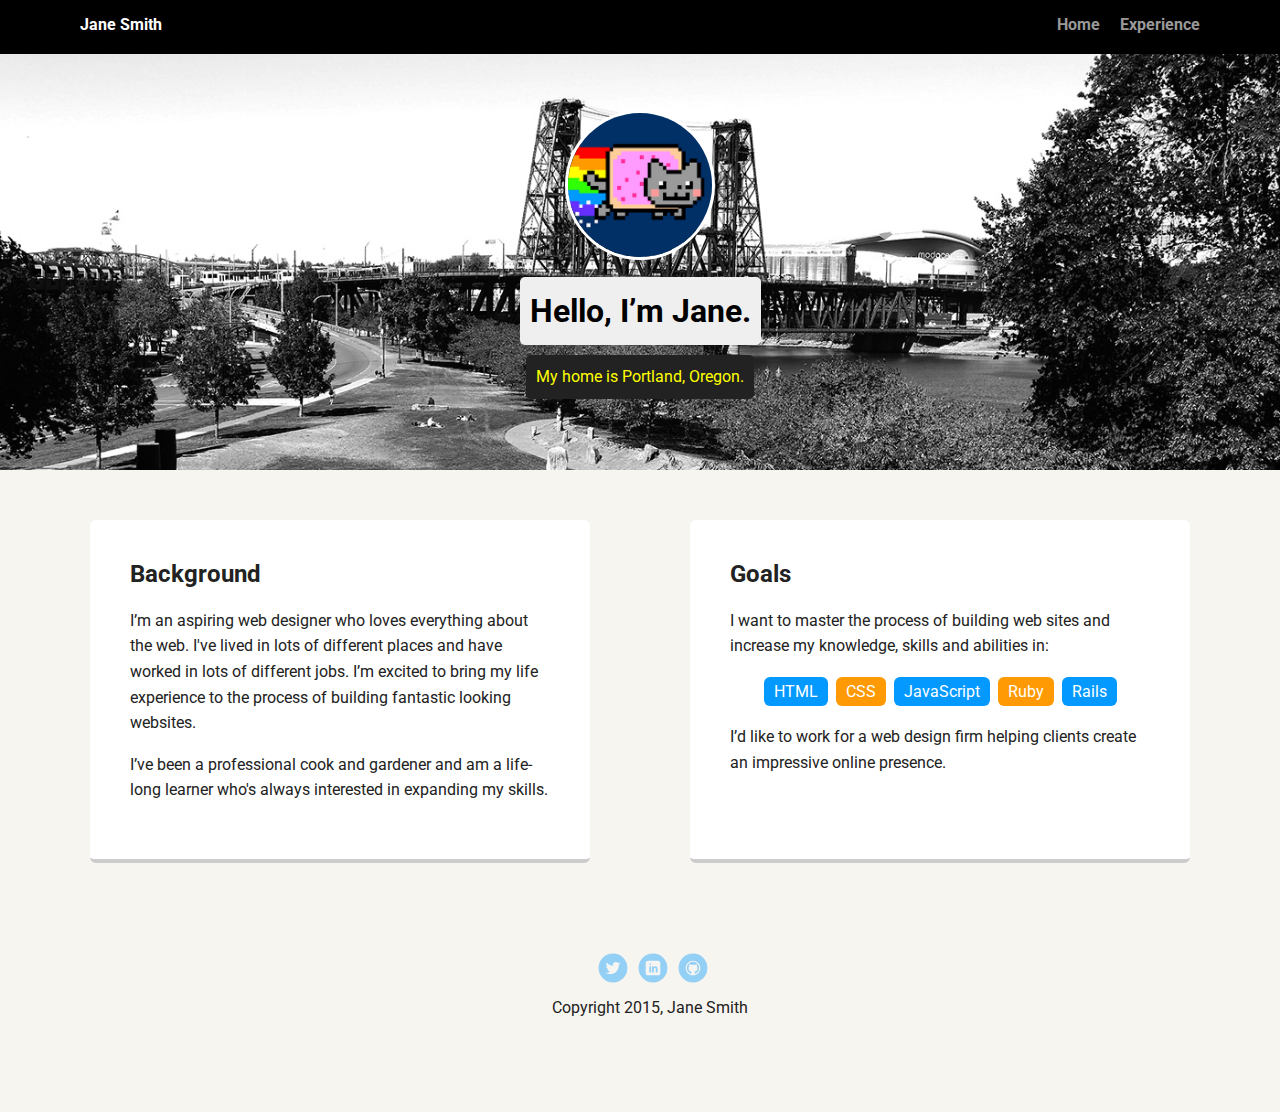
==== index.html @ 993076ba "Raw Project - No Changes" ====
<!doctype html>
<html lang="en">
<head>
  <meta charset="utf-8">
  <title>Jane Smith's Profile</title>
  <meta name="viewport" content="width=device-width, initial-scale=1.0">
  <link rel="stylesheet" href="styles.css">
  <link href="https://fonts.googleapis.com/css?family=Muli%7CRoboto:400,300,500,700,900" rel="stylesheet"></head>
  <body>

    <div class="main-nav">
        <ul class="nav">
          <li class="name">Jane Smith</li>
          <li><a href="#">Home</a></li>
          <li><a href="#">Experience</a></li>
        </ul>
    </div>

    <header>
      <img src="images/me.png" alt="Drawing of Jane Smith" class="profile-image">
      <h1 class="tag name">Hello, I’m Jane.</h1>
      <p class="tag location">My home is Portland, Oregon.</p>
    </header>

    <main class="flex">
      <div class="card">
        <h2>Background</h2>
        <p>I’m an aspiring web designer who loves everything about the web. I've lived in lots of different places and have worked in lots of different jobs. I’m excited to bring my life experience to the process of building fantastic looking websites.</p>
        <p>I’ve been a professional cook and gardener and am a life-long learner who's always interested in expanding my skills.</p>
      </div> 

      <div class="card">
        <h2>Goals</h2>
        <p>I want to master the process of building web sites and increase my knowledge, skills and abilities in:</p>
        <ul class="skills">
          <li>HTML</li>
          <li>CSS</li>
          <li>JavaScript</li>
          <li>Ruby</li>
          <li>Rails</li>
        </ul>
        <p>I’d like to work for a web design firm helping clients create an impressive online presence.</p>
      </div> 

    </main>
    <footer>
      <ul>
        <li><a href="#" class="social twitter">Twitter</a></li>
        <li><a href="#" class="social linkedin">LinkedIn</a></li>
        <li><a href="#" class="social github">Github</a></li>
      </ul>
      <p class="copyright">Copyright 2015, Jane Smith</p>
    </footer>
  </body>
  </html>
---- styles.css ----
/* Global Layout Set-up */
* { 
  box-sizing: border-box;
}
  
body {
  margin: 0;
  padding: 0;
  text-align: center;
  font-family: 'Roboto', sans-serif;
  color: #222;
  background: #f7f5f0;
}
/* Link Styles */

a {
  text-decoration: none;
  color: #999;
}
a:hover {
  color: #6633ff;
}

/* Section Styles */

.main-nav {
  width: 100%;
  background: black;
  min-height: 30px;
  padding: 10px;
  position: fixed;
  text-align: center;
}
.nav {
  display: flex;
  justify-content: space-around;
  font-weight: 700;
  list-style-type: none;
  margin: 0 auto;
  padding: 0;
}

.nav .name {
    display: block;
    margin-right: auto;
    color: white;
}
.nav li {
  padding: 5px 10px 10px 10px;
}
.nav a {
  transition: all .5s;
}
.nav a:hover {
  color: white
}

header {
  text-align: center;
  background: url('images/portland.jpg') no-repeat top center ;
  background-size: cover;
  overflow: hidden;
  padding-top: 60px;
}
header {
  line-height: 1.5;
}
header .profile-image {
  margin-top: 50px;
  width: 150px;
  height: 150px;
  border-radius: 50%;
  border: 3px solid white;
  transition: all .5s;
}
header .profile-image:hover {
  transform: scale(1.2) rotate(5deg);
}
.tag {
  background-color: #efefef;
  color: black;
  padding: 10px;
  border-radius: 5px;
  display: table;
  margin: 10px auto;
} 
.location {
  background-color: #222;
  color: yellow;
}
.card {
  margin: 30px;
  padding: 20px 40px 40px;
  max-width: 500px;
  text-align: left;
  background: #fff;
  border-bottom: 4px solid #ccc;
  border-radius: 6px;
  transition: all .5s;
}
.card:hover {
  border-color: #ff99ff;
}

ul.skills {
  padding: 0;
  text-align: center;
}

.skills li {
  border-radius: 6px;
  display: inline-block;
  background: #ff9904;
  color: white;
  padding: 5px 10px;
  margin: 2px;
}

.skills li:nth-child(odd) {
  background: #0399ff;
}

footer {
  width: 100%;
  min-height: 30px;
  padding: 20px 0 40px 20px;
}

footer .copyright {
  top: -8px;
  font-size: .75em;
}

footer ul {
  list-style-type: none;
  margin: 0;
  padding: 0;
}

footer ul li {
  display: inline-block;
}

a.social {
  display: inline-block;
  text-indent: -9999px;
  margin-left: 5px;
  width: 30px;
  height: 30px;
  background-size: 30px 30px;
  opacity: .4;
  transition: all .5s;
}
a.twitter {
  background-image: url(images/twitter.svg);
}
a.linkedin {
  background-image: url(images/linkedin.svg);
}
a.github {
  background-image: url(images/github.svg);
}
a.social:hover {
  opacity: 1;
}
.clearfix {
  clear: both;
}

/* Styles for larger screens */
@media screen and (min-width: 720px) {
  
  .flex {
      display: -ms-flexbox;      /* TWEENER - IE 10 */
      display: flex; 
      max-width: 1200px;
      -ms-flex-pack: distribute;
      justify-content: space-around;
      margin: 0 auto;
  }

  header {
    min-height: 470px;
  }

  .nav {
    max-width: 1200px;
    padding: 0 30px;
  }


  main {
    padding-top: 20px;
  }

  main p {
    line-height: 1.6em;
  }

  footer {
    font-size: 1.3em;
    max-width: 1200px;
    margin: 40px auto;
  }

}
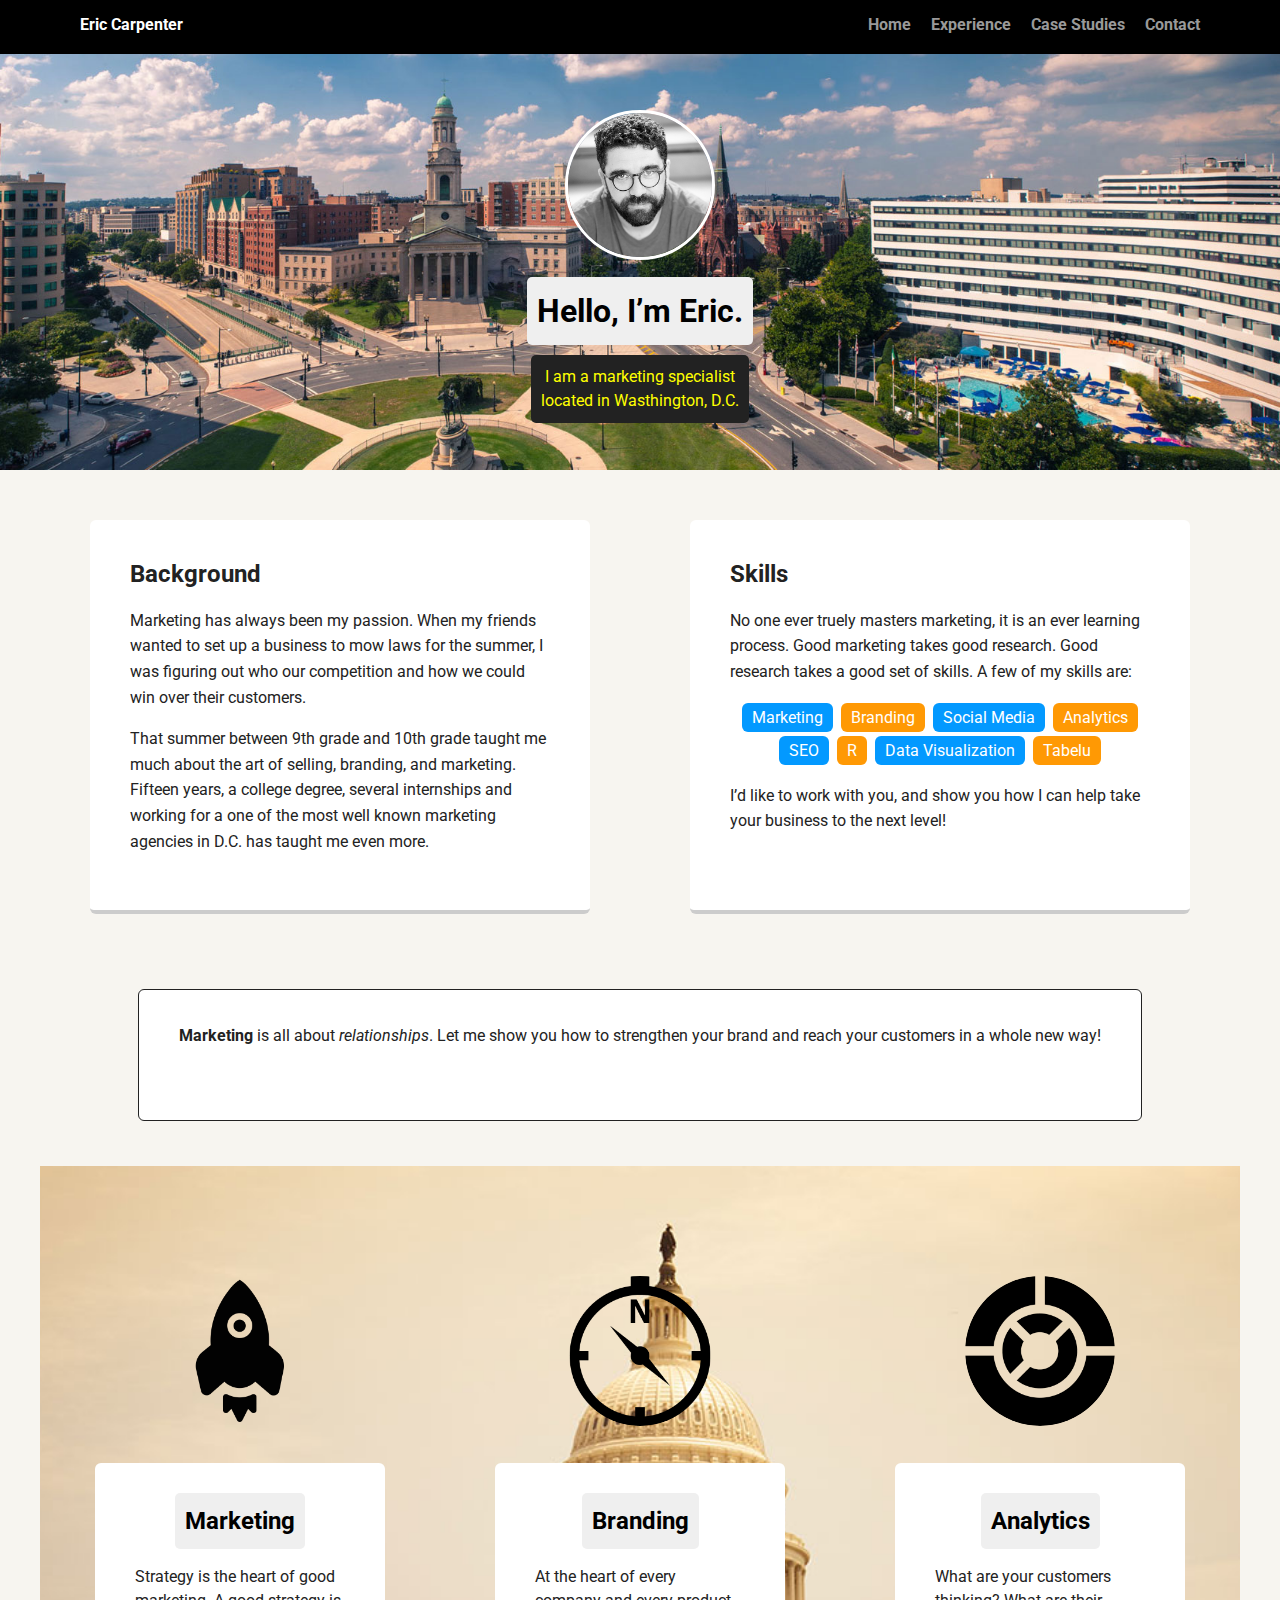
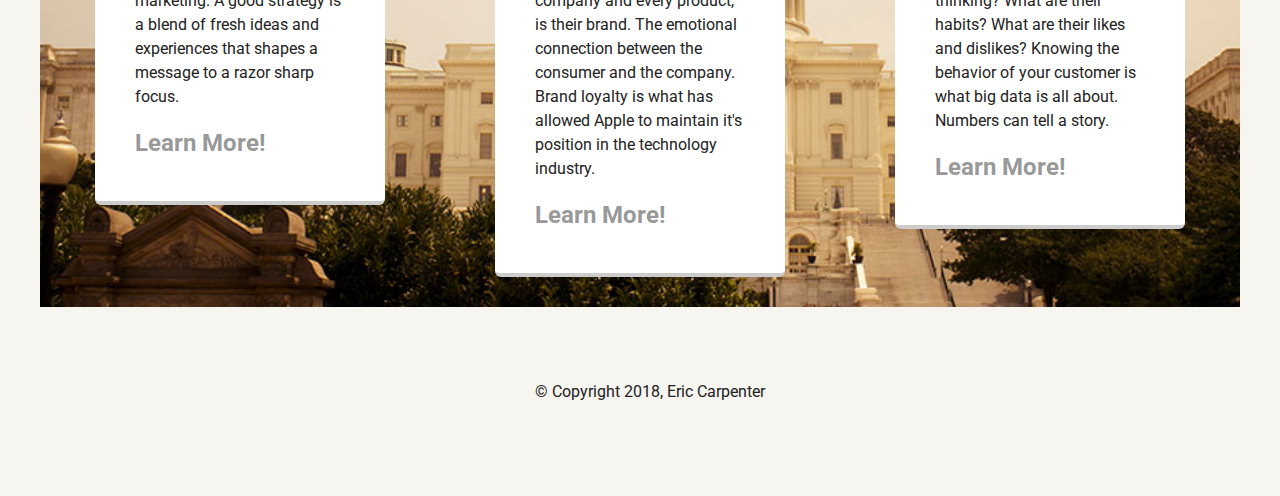
==== commit e67cc294: "Add files via upload" ====
--- a/index.html
+++ b/index.html
@@ -1,55 +1,97 @@
-<!doctype html>
-<html lang="en">
-<head>
-  <meta charset="utf-8">
-  <title>Jane Smith's Profile</title>
-  <meta name="viewport" content="width=device-width, initial-scale=1.0">
-  <link rel="stylesheet" href="styles.css">
-  <link href="https://fonts.googleapis.com/css?family=Muli%7CRoboto:400,300,500,700,900" rel="stylesheet"></head>
-  <body>
-
-    <div class="main-nav">
-        <ul class="nav">
-          <li class="name">Jane Smith</li>
-          <li><a href="#">Home</a></li>
-          <li><a href="#">Experience</a></li>
-        </ul>
-    </div>
-
-    <header>
-      <img src="images/me.png" alt="Drawing of Jane Smith" class="profile-image">
-      <h1 class="tag name">Hello, I’m Jane.</h1>
-      <p class="tag location">My home is Portland, Oregon.</p>
-    </header>
-
-    <main class="flex">
-      <div class="card">
-        <h2>Background</h2>
-        <p>I’m an aspiring web designer who loves everything about the web. I've lived in lots of different places and have worked in lots of different jobs. I’m excited to bring my life experience to the process of building fantastic looking websites.</p>
-        <p>I’ve been a professional cook and gardener and am a life-long learner who's always interested in expanding my skills.</p>
-      </div> 
-
-      <div class="card">
-        <h2>Goals</h2>
-        <p>I want to master the process of building web sites and increase my knowledge, skills and abilities in:</p>
-        <ul class="skills">
-          <li>HTML</li>
-          <li>CSS</li>
-          <li>JavaScript</li>
-          <li>Ruby</li>
-          <li>Rails</li>
-        </ul>
-        <p>I’d like to work for a web design firm helping clients create an impressive online presence.</p>
-      </div> 
-
-    </main>
-    <footer>
-      <ul>
-        <li><a href="#" class="social twitter">Twitter</a></li>
-        <li><a href="#" class="social linkedin">LinkedIn</a></li>
-        <li><a href="#" class="social github">Github</a></li>
-      </ul>
-      <p class="copyright">Copyright 2015, Jane Smith</p>
-    </footer>
-  </body>
-  </html>
+<!doctype html>
+<html lang="en">
+<head>
+  <meta charset="utf-8">
+  <title>Eric Carpenter's Profile</title>
+  <meta name="viewport" content="width=device-width, initial-scale=1.0">
+  <link rel="stylesheet" href="styles.css">
+  <link href="https://fonts.googleapis.com/css?family=Muli%7CRoboto:400,300,500,700,900" rel="stylesheet"></head>
+  <body>
+
+    <div class="main-nav">
+        <ul class="nav">
+          <li class="name">Eric Carpenter</li>
+          <li><a href="#">Home</a></li>
+          <li><a href="experience.html">Experience</a></li>
+		  <li><a href="casestudies.html">Case Studies</a></li>
+		  <li><a href="contact.html">Contact</a></li>
+        </ul>
+    </div>
+
+    <header>
+      <img src="images/me.png" alt="Creative Commons Prifle" class="profile-image">
+      <h1 class="tag name">Hello, I’m Eric.</h1>
+      <p class="tag location">I am a marketing specialist <br />located in Wasthington, D.C.</p>
+    </header>
+
+    <main class="flex">
+      <div class="card">
+        <h2>Background</h2>
+        <p>Marketing has always been my passion. When my friends wanted to set up a business to mow laws for the summer, I was figuring out who our competition and how we could win over their customers.  </p>
+        <p>That summer between 9th grade and 10th grade taught me much about the art of selling, branding, and marketing. Fifteen years, a college degree, several internships and working for a one of the most well known marketing agencies in D.C. has taught me even more.</p>
+	 
+      </div> 
+
+      <div class="card">
+        <h2>Skills</h2>
+        <p>No one ever truely masters marketing, it is an ever learning process. Good marketing takes good research. Good research takes a good set of skills. A few of my skills are:</p>
+        <ul class="skills">
+          <li>Marketing</li>
+          <li>Branding</li>
+          <li>Social Media</li>
+          <li>Analytics</li>
+          <li>SEO</li>
+		  <li>R</li>
+          <li>Data Visualization</li>
+		  <li>Tabelu</li>
+        </ul>
+        <p>I’d like to work with you, and show you how I can help take your business to the next level!</p>
+      </div> 
+			
+    </main>
+	  
+	  <div class="flexcall">
+	  <div class="callout">
+	  <p><strong>Marketing</strong> is all about <em>relationships</em>. Let me show you how to strengthen your brand and reach your customers in a whole new way!</p> <br />
+		   
+	    </div> 
+		  </div>
+	  
+	  
+	  <section class="flex">
+		  <h6>Details about marketing, branding, and analytics</h6>
+		   <div class="features"> 
+			  <img src="images/rocket.png" alt="Rocket Icon" class="profile-image">
+			  <div class="features-box">	  
+				  <span class="tag name look">Marketing</span>
+				  <p>Strategy is the heart of good marketing. A good strategy is a blend of fresh ideas and experiences that shapes a message to a razor sharp focus.</p>
+			    <span class="look"><a href="casestudies.html#Marketing">Learn More!</a></span>
+			</div>	  
+		  </div>
+		 
+	     <div class="features"> 
+			  <img src="images/compass-6.png" alt="Compass Icon" class="profile-image">
+			  <div class="features-box">	  
+				  <span class="tag name look">Branding</span>
+				  <p>At the heart of every company and every product, is their brand. The emotional connection between the consumer and the company. Brand loyalty is what has allowed Apple to maintain it's position in the technology industry.</p>
+			    <span class="look"><a href="casestudies.html#Branding">Learn More!</a></span>
+			 </div>	  
+		  </div>
+		  
+	     <div class="features"> 
+			  <img src="images/pie-chart-7.png" alt="Analytics Icon" class="profile-image">
+			  <div class="features-box">	  
+				  <span class="tag name look">Analytics</span>
+				  <p>What are your customers thinking? What are their habits? What are their likes and dislikes? Knowing the behavior of your customer is what big data is all about. Numbers can tell a story.</p>
+			    <span class="look"><a href="casestudies.html#Analytics">Learn More!</a></span>
+		     </div>	  
+		  </div>    
+	  </section>
+	  
+	  
+    <footer>
+      
+      <p class="copyright">&copy; Copyright 2018, Eric Carpenter</p>
+    </footer>
+  </body>
+  </html>
--- a/styles.css
+++ b/styles.css
@@ -1,207 +1,363 @@
-/* Global Layout Set-up */
-* { 
-  box-sizing: border-box;
-}
-  
-body {
-  margin: 0;
-  padding: 0;
-  text-align: center;
-  font-family: 'Roboto', sans-serif;
-  color: #222;
-  background: #f7f5f0;
-}
-/* Link Styles */
-
-a {
-  text-decoration: none;
-  color: #999;
-}
-a:hover {
-  color: #6633ff;
-}
-
-/* Section Styles */
-
-.main-nav {
-  width: 100%;
-  background: black;
-  min-height: 30px;
-  padding: 10px;
-  position: fixed;
-  text-align: center;
-}
-.nav {
-  display: flex;
-  justify-content: space-around;
-  font-weight: 700;
-  list-style-type: none;
-  margin: 0 auto;
-  padding: 0;
-}
-
-.nav .name {
-    display: block;
-    margin-right: auto;
-    color: white;
-}
-.nav li {
-  padding: 5px 10px 10px 10px;
-}
-.nav a {
-  transition: all .5s;
-}
-.nav a:hover {
-  color: white
-}
-
-header {
-  text-align: center;
-  background: url('images/portland.jpg') no-repeat top center ;
-  background-size: cover;
-  overflow: hidden;
-  padding-top: 60px;
-}
-header {
-  line-height: 1.5;
-}
-header .profile-image {
-  margin-top: 50px;
-  width: 150px;
-  height: 150px;
-  border-radius: 50%;
-  border: 3px solid white;
-  transition: all .5s;
-}
-header .profile-image:hover {
-  transform: scale(1.2) rotate(5deg);
-}
-.tag {
-  background-color: #efefef;
-  color: black;
-  padding: 10px;
-  border-radius: 5px;
-  display: table;
-  margin: 10px auto;
-} 
-.location {
-  background-color: #222;
-  color: yellow;
-}
-.card {
-  margin: 30px;
-  padding: 20px 40px 40px;
-  max-width: 500px;
-  text-align: left;
-  background: #fff;
-  border-bottom: 4px solid #ccc;
-  border-radius: 6px;
-  transition: all .5s;
-}
-.card:hover {
-  border-color: #ff99ff;
-}
-
-ul.skills {
-  padding: 0;
-  text-align: center;
-}
-
-.skills li {
-  border-radius: 6px;
-  display: inline-block;
-  background: #ff9904;
-  color: white;
-  padding: 5px 10px;
-  margin: 2px;
-}
-
-.skills li:nth-child(odd) {
-  background: #0399ff;
-}
-
-footer {
-  width: 100%;
-  min-height: 30px;
-  padding: 20px 0 40px 20px;
-}
-
-footer .copyright {
-  top: -8px;
-  font-size: .75em;
-}
-
-footer ul {
-  list-style-type: none;
-  margin: 0;
-  padding: 0;
-}
-
-footer ul li {
-  display: inline-block;
-}
-
-a.social {
-  display: inline-block;
-  text-indent: -9999px;
-  margin-left: 5px;
-  width: 30px;
-  height: 30px;
-  background-size: 30px 30px;
-  opacity: .4;
-  transition: all .5s;
-}
-a.twitter {
-  background-image: url(images/twitter.svg);
-}
-a.linkedin {
-  background-image: url(images/linkedin.svg);
-}
-a.github {
-  background-image: url(images/github.svg);
-}
-a.social:hover {
-  opacity: 1;
-}
-.clearfix {
-  clear: both;
-}
-
-/* Styles for larger screens */
-@media screen and (min-width: 720px) {
-  
-  .flex {
-      display: -ms-flexbox;      /* TWEENER - IE 10 */
-      display: flex; 
-      max-width: 1200px;
-      -ms-flex-pack: distribute;
-      justify-content: space-around;
-      margin: 0 auto;
-  }
-
-  header {
-    min-height: 470px;
-  }
-
-  .nav {
-    max-width: 1200px;
-    padding: 0 30px;
-  }
-
-
-  main {
-    padding-top: 20px;
-  }
-
-  main p {
-    line-height: 1.6em;
-  }
-
-  footer {
-    font-size: 1.3em;
-    max-width: 1200px;
-    margin: 40px auto;
-  }
-
-}
-
+/* Global Layout Set-up */
+* { 
+  box-sizing: border-box;
+}
+  
+body {
+  margin: 0;
+  padding: 0;
+  text-align: center;
+  font-family: 'Roboto', sans-serif;
+  color: #222;
+  background: #f7f5f0;
+}
+/* Link Styles */
+
+a {
+  text-decoration: none;
+  color: #999;
+}
+a:hover {
+  color: #6633ff;
+}
+
+/* Section Styles */
+
+.main-nav {
+  width: 100%;
+  background: black;
+  min-height: 30px;
+  padding: 10px;
+  position: fixed;
+  text-align: center;
+}
+.nav {
+  display: flex;
+  justify-content: space-around;
+  font-weight: 700;
+  list-style-type: none;
+  margin: 0 auto;
+  padding: 0;
+}
+
+.nav .name {
+    display: block;
+    margin-right: auto;
+    color: white;
+}
+.nav li {
+  padding: 5px 10px 10px 10px;
+}
+.nav a {
+  transition: all .5s;
+}
+.nav a:hover {
+  color: white
+}
+
+header {
+  text-align: center;
+  background: url('images/DC.jpg') no-repeat top center;
+  background-size: cover;
+  overflow: hidden;
+  padding-top: 60px;
+}
+header {
+  line-height: 1.5;
+}
+header .profile-image {
+  margin-top: 50px;
+  width: 150px;
+  height: 150px;
+  border-radius: 50%;
+  border: 3px solid white;
+  transition: all .5s;
+}
+header .profile-image:hover {
+  transform: scale(1.2) rotate(5deg);
+}
+.tag {
+  background-color: #efefef;
+  color: black;
+  padding: 10px;
+  border-radius: 5px;
+  display: table;
+  margin: 10px auto;
+} 
+
+.center{
+	display: block;
+    margin-left: auto;
+    margin-right: auto;
+    width: 601px;
+}
+
+.centercase{
+	display: block;
+    margin-left: auto;
+    margin-right: auto;
+	align-content: center;
+    width: 70%;
+}
+
+.location {
+  background-color: #222;
+  color: yellow;
+}
+.card {
+  margin: 30px;
+  padding: 20px 40px 40px;
+  max-width: 500px;
+  text-align: left;
+  background: #fff;
+  border-bottom: 4px solid #ccc;
+  border-radius: 6px;
+  transition: all .5s;
+}
+.card:hover {
+  border-color: #ff99ff;
+}
+
+.look{
+	font-weight: bolder;
+	font-size: 1.5em;
+	}
+
+.experience {
+	font-size: 1.5em;
+	text-transform: uppercase;
+	color: #ff99ff;
+	margin-top: 1.5em;
+	margin-bottom: -.1em;
+}
+
+h6{
+	visibility: hidden;
+	display: none;
+}
+
+.imgstyles{
+	    display: block;
+    margin-left: auto;
+    margin-right: auto;
+    
+}
+
+/* Begin CSS for Call Out Block */
+.callout {
+  margin: 45px;
+  padding: 20px 40px 40px;
+  max-width: 100%;
+  text-align: center;
+  background: #fff;
+  border-bottom: 4px solid #ccc;
+	border: solid thin;
+  border-radius: 6px;
+  transition: all .5s;
+}
+
+.callout:hover {
+  border-color: #ff99ff;
+}
+/* End CSS for Call Out Block */
+
+ul.skills {
+  padding: 0;
+  text-align: center;
+}
+
+.skills li {
+  border-radius: 6px;
+  display: inline-block;
+  background: #ff9904;
+  color: white;
+  padding: 5px 10px;
+  margin: 2px;
+}
+
+.skills li:nth-child(odd) {
+  background: #0399ff;
+}
+
+footer {
+  width: 100%;
+  min-height: 30px;
+  padding: 20px 0 40px 20px;
+}
+
+footer .copyright {
+  top: -8px;
+  font-size: .75em;
+}
+
+footer ul {
+  list-style-type: none;
+  margin: 0;
+  padding: 0;
+}
+
+footer ul li {
+  display: inline-block;
+}
+
+a.social {
+  display: inline-block;
+  text-indent: -9999px;
+  margin-left: 5px;
+  width: 30px;
+  height: 30px;
+  background-size: 30px 30px;
+  opacity: .4;
+  transition: all .5s;
+}
+a.twitter {
+  background-image: url(images/twitter.svg);
+}
+a.linkedin {
+  background-image: url(images/linkedin.svg);
+}
+a.github {
+  background-image: url(images/github.svg);
+}
+a.social:hover {
+  opacity: 1;
+}
+.clearfix {
+  clear: both;
+}
+
+/* Styles for larger screens */
+@media screen and (min-width: 720px) {
+  
+  .flex {
+      display: -ms-flexbox;      /* TWEENER - IE 10 */
+      display: flex; 
+      max-width: 1200px;
+      -ms-flex-pack: distribute;
+      justify-content: space-around;
+      margin: 0 auto;
+  }
+	
+/* Begin CSS for Features Section  */
+ .flexcall {
+      display: -ms-flexbox;      /* TWEENER - IE 10 */
+      display: flex; 
+      max-width: 1200px;
+      -ms-flex-pack: distribute;
+      justify-content: space-around;
+      margin: 0 auto;
+  }
+	
+section {
+  text-align: center;
+  background: url('images/Washington-DC_BG2.jpg') no-repeat top center ;
+  background-size: cover;
+  overflow: hidden;
+  padding-top: 60px;
+}
+section {
+  line-height: 1.5;
+}
+section .profile-image {
+  margin-top: 50px;
+  width: 150px;
+  height: 150px;
+  border-radius: 50%;
+  /* Background and Border for feature image
+  background: #FFFFFF;
+  border: 3px solid white; */
+  transition: all .5s;
+}
+section .profile-image:hover {
+  transform: rotate(45deg);
+}
+
+	.features {
+  max-width: 350px;
+	}
+	
+	.features-box {
+		 margin: 30px;
+  padding: 20px 40px 40px;
+ 
+		  text-align: left;
+  background: #fff;
+  border-bottom: 4px solid #ccc;
+  border-radius: 6px;
+  transition: all .5s;
+	}
+	
+	.features-box:hover {
+  border-color: #ff99ff;
+}
+	
+	.contact{
+		width: 600px; 
+		align-content: center; 
+	}
+/* End CSS for Features Section  */	
+	
+  header {
+    min-height: 470px;
+  }
+
+  .nav {
+    max-width: 1200px;
+    padding: 0 30px;
+  }
+
+
+  main {
+    padding-top: 20px;
+  }
+
+  main p {
+    line-height: 1.6em;
+  }
+
+  footer {
+    font-size: 1.3em;
+    max-width: 1200px;
+    margin: 40px auto;
+  }
+
+}
+
+ /* Style inputs with type="text", select elements and textareas */
+input[type=text], select, textarea {
+    width: 100%; /* Full width */
+    padding: 12px; /* Some padding */ 
+    border: 1px solid #ccc; /* Gray border */
+    border-radius: 4px; /* Rounded borders */
+    box-sizing: border-box; /* Make sure that padding and width stays in place */
+    margin-top: 6px; /* Add a top margin */
+    margin-bottom: 16px; /* Bottom margin */
+    resize: vertical /* Allow the user to vertically resize the textarea (not horizontally) */
+}
+
+/* Style the submit button with a specific background color etc */
+input[type=submit] {
+    background-color: #4CAF50;
+    color: white;
+    padding: 12px 20px;
+    border: none;
+    border-radius: 4px;
+    cursor: pointer;
+}
+
+/* When moving the mouse over the submit button, add a darker green color */
+input[type=submit]:hover {
+    background-color: #45a049;
+}
+
+/* Add a background color and some padding around the form */
+.container {
+	    display: block;
+    margin-left: auto;
+    margin-right: auto;
+    border-radius: 5px;
+    background-color: #f2f2f2;
+    padding: 20px;
+	width: 600;
+	
+} 
